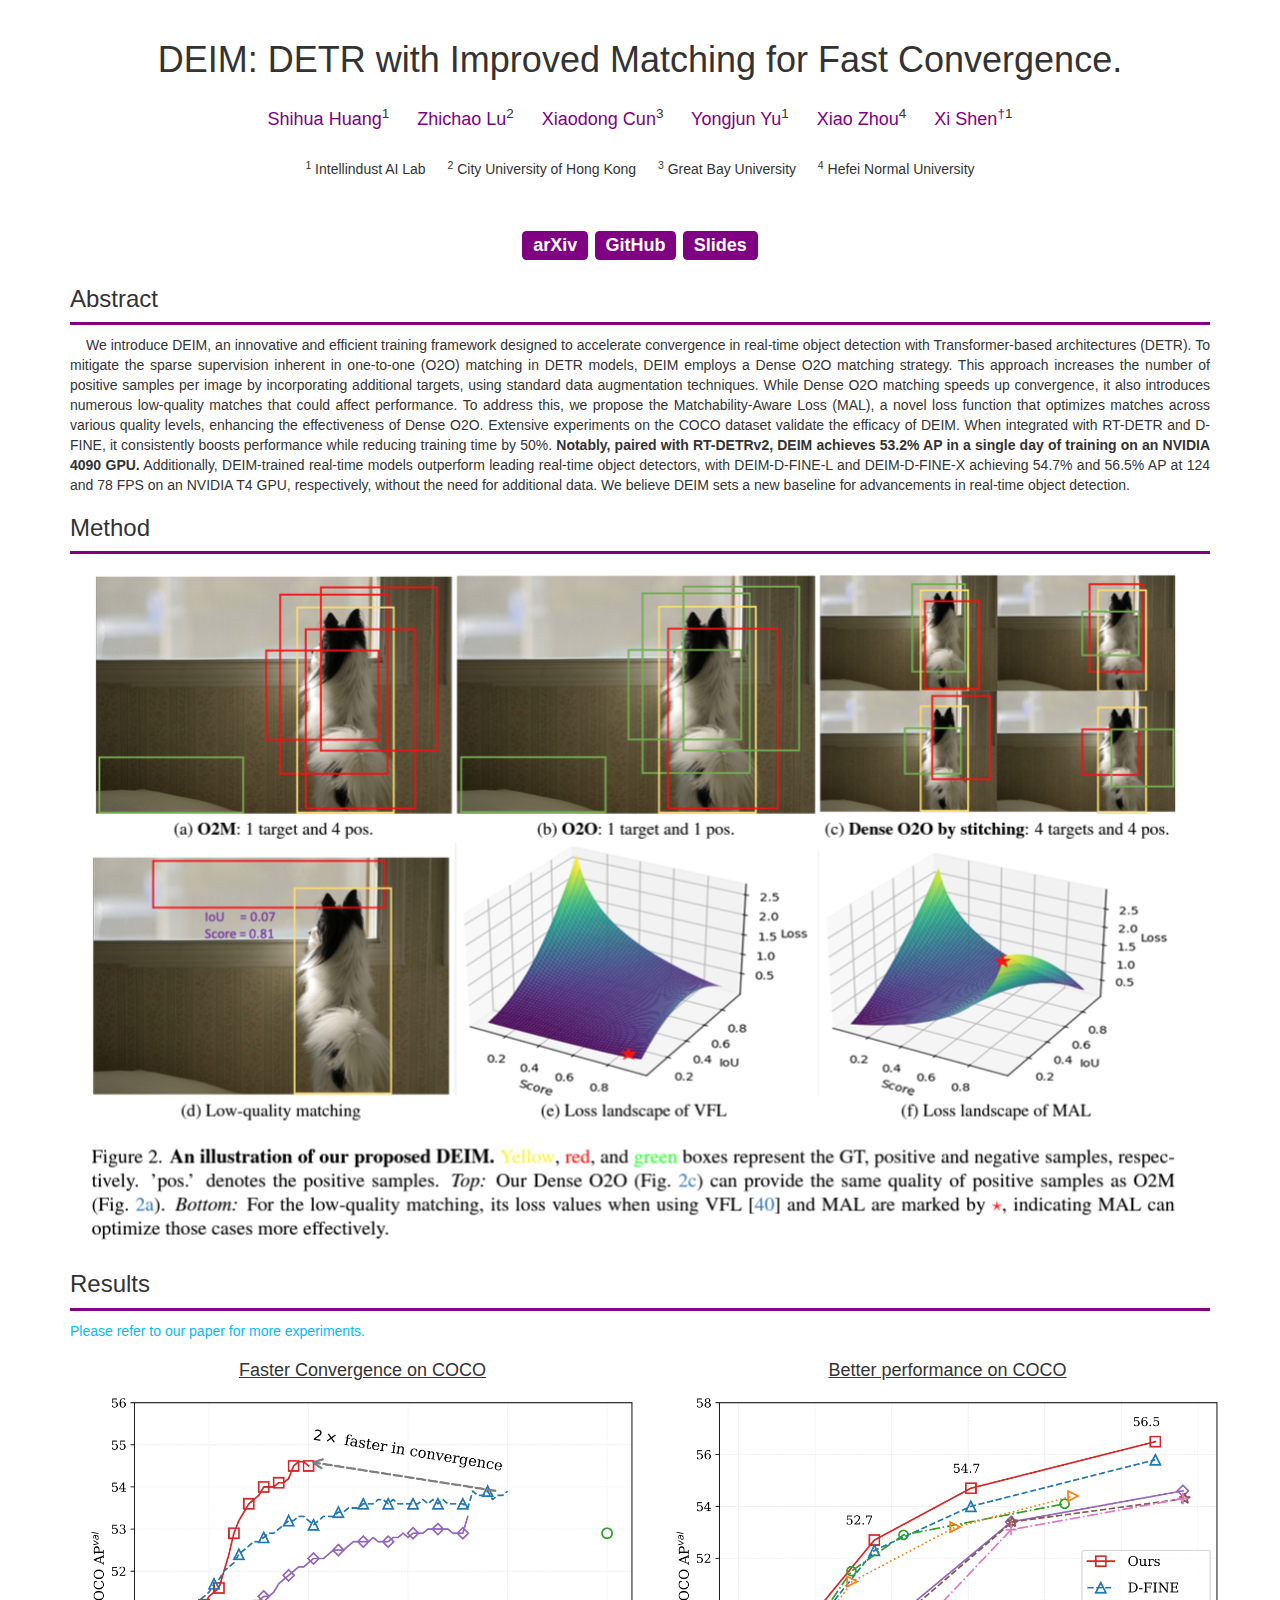
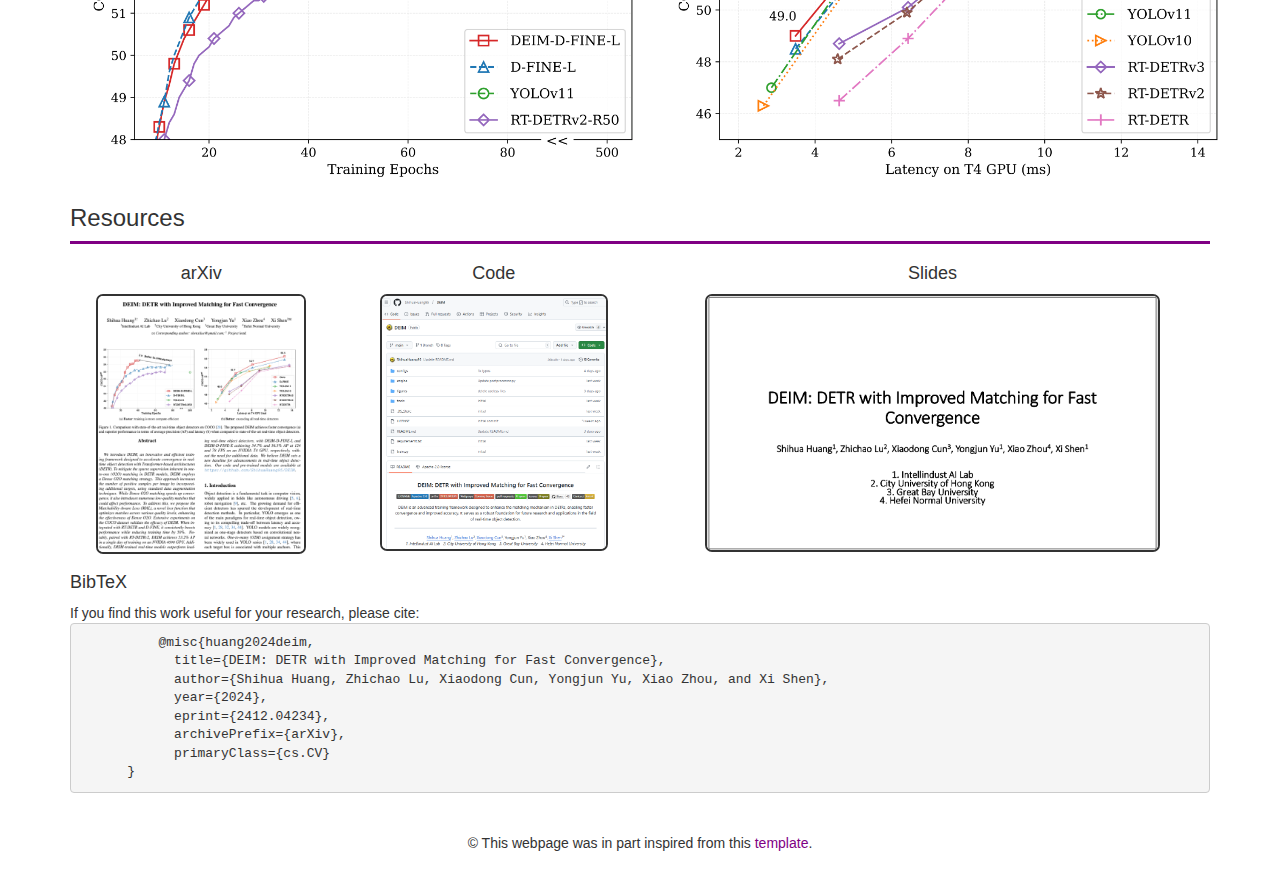
==== DEIM/index.html @ 9a8d71fe "adding DEIM" ====
<!DOCTYPE html>
<html lang="en">
<head>
  <title>DEIM</title>
  <meta name="description" content="DEIM: DETR with Improved Matching for Fast Convergence">
  <meta name="viewport" content="width=device-width, initial-scale=1, user-scalable=yes">
  <meta charset="utf-8">

  <!--Facebook preview-->
  <meta property="og:image" content="https://imagine.enpc.fr/~monniert/DTIClustering/thumbnail.png">
  <meta property="og:image:type" content="image/png">
  <meta property="og:image:width" content="600">
  <meta property="og:image:height" content="400">
  <meta property="og:type" content="website"/>
  <meta property="og:url" content="https://yutingli0606.github.io/HTR-VT/"/>
  <meta property="og:title" content="DEIM"/>
  <meta property="og:description" content="Project page for DEIM: DETR with Improved Matching for Fast Convergence."/>

  <!--Twitter preview-->
  <meta name="twitter:card" content="summary_large_image" />
  <meta name="twitter:title" content="DEIM" />
  <meta name="twitter:description" content="Project page for DEIM: DETR with Improved Matching for Fast Convergence."/>
  <meta name="twitter:image" content="https://imagine.enpc.fr/~monniert/DTIClustering/thumbnail_twitter.png">

  <!--Style-->
  <link rel="stylesheet" href="https://maxcdn.bootstrapcdn.com/bootstrap/3.4.1/css/bootstrap.min.css">
  <link rel="stylesheet" href="https://cdnjs.cloudflare.com/ajax/libs/font-awesome/4.7.0/css/font-awesome.min.css">
  <link href="style.css" rel="stylesheet">
  <script src="https://ajax.googleapis.com/ajax/libs/jquery/3.4.1/jquery.min.js"></script>
  <script src="https://maxcdn.bootstrapcdn.com/bootstrap/3.4.1/js/bootstrap.min.js"></script>

</head>
<body>

<div class="container" style="text-align:center; padding:2rem 15px">
  <div class="row" style="text-align:center">
    <h1>DEIM: DETR with Improved Matching for Fast Convergence.</h1>
  </div>
  <div class="row" style="text-align:center">
    <div class="col-xs-0 col-md-2"></div>
    <div class="col-xs-12 col-md-8">
      <h4>
        <a href="http://www.shihuahuang.cn/"><nobr>Shihua Huang</nobr></a><sup>1</sup> &emsp;
        <a href="https://scholar.google.com/citations?user=tIFWBcQAAAAJ&hl=en"><nobr>Zhichao Lu<sup></sup></nobr></a><sup>2</sup> &emsp;
        <a href="https://vinthony.github.io/academic/"><nobr>Xiaodong Cun<sup></sup></nobr></a><sup>3</sup> &emsp;
        <a href=""><nobr>Yongjun Yu</nobr></a><sup>1</sup> &emsp;
        <a href=""><nobr>Xiao Zhou</nobr></a><sup>4</sup> &emsp;
        <a href="https://xishen0220.github.io/"><nobr>Xi Shen<sup>&dagger;</sup></nobr></a><sup>1</sup> &emsp;

      </h4>
      <sup>1</sup>  Intellindust AI Lab &emsp;
      <sup>2</sup> City University of Hong Kong &emsp;
      <sup>3</sup> Great Bay University &emsp;
      <sup>4</sup> Hefei Normal University
      
    </div>
  </div>
</div>


<div style="display: flex; justify-content: center; align-items: center;">
  <h3 style="text-align:center; padding-top:1rem">
    <a class="label label-info" href="https://arxiv.org/abs/2412.04234">arXiv</a>
    <a class="label label-info" href="https://https://github.com/ShihuaHuang95/DEIM">GitHub</a>
    <a class="label label-info" href="resrc/DEIM-Slides.pdf">Slides</a>
    
  </h3>
</div>

<div class="container">
  <h3>Abstract</h3>
  <hr/>
  <p>
    &nbsp;&nbsp;&nbsp;&nbsp;We introduce DEIM, an innovative and efficient training framework designed to accelerate convergence in real-time object detection with Transformer-based architectures (DETR). 
    To mitigate the sparse supervision inherent in one-to-one (O2O) matching in DETR models, DEIM employs a Dense O2O matching strategy. This approach increases the number of positive samples per image by incorporating additional targets, using standard data augmentation techniques. 
    While Dense O2O matching speeds up convergence, it also introduces numerous low-quality matches that could affect performance. To address this, we propose the Matchability-Aware Loss (MAL), a novel loss function that optimizes matches across various quality levels, enhancing the effectiveness of Dense O2O. 
    Extensive experiments on the COCO dataset validate the efficacy of DEIM. When integrated with RT-DETR and D-FINE, it consistently boosts performance while reducing training time by 50%. <strong>Notably, paired with RT-DETRv2, DEIM achieves 53.2% AP in a single day of training on an NVIDIA 4090 GPU.</strong> 
    Additionally, DEIM-trained real-time models outperform leading real-time object detectors, with DEIM-D-FINE-L and DEIM-D-FINE-X achieving 54.7% and 56.5% AP at 124 and 78 FPS on an NVIDIA T4 GPU, respectively, without the need for additional data. We believe DEIM sets a new baseline for advancements in real-time object detection.
  </p>

  <h3>Method</h3>
  <hr/>
  <div class="row" style="text-align: center; padding-left:1rem; padding-right:1rem; padding-bottom:1rem;">
    <img src="resrc/DEIM.png" alt="DEIM.jpg" class="text-center" style="width: 120%; max-width: 1100px;">
  </div>

  <h3>Results</h3>
  <hr/>
  <p><font color=#00BBFF>Please refer to our paper for more experiments.</font></p>

  <div class="container">
    <div class="row text-center">
      <div class="col-xs-6">
        <h4><u>Faster Convergence on COCO</u></h4>
      </div>
      <div class="col-xs-6">
        <h4><u>Better performance on COCO</u></h4>
      </div>
      
    </div>
    <div class="row text-center">
      <div class="col-xs-6">
        <img src="resrc/teaser_a.png" alt="clothing1m.jpg" class="img-responsive" style="width: 100%; max-width: 900px">
      </div>
      <div class="col-xs-6">
        <img src="resrc/teaser_b.png" alt="clothing1m.jpg" class="img-responsive" style="width: 100%; max-width: 900px">
      </div>
      
    </div>
  </div>





  <h3>Resources</h3>
  <hr/>
  <div class="row" style="text-align: center">
    <div class="col-xs-0 col-lg-0"></div>
    
    <div class="col-xs-3 col-lg-3">
      <h4>arXiv</h4>
      <a href="https://arxiv.org/pdf/2409.08573" style="color:inherit;">
        <img src="resrc/arxiv.png" alt="github_repo.jpg" class="text-center"
             style="max-width:80%; border:0.15em solid;border-radius:0.5em;"></a>
    </div>
    <div class="col-xs-3 col-lg-3">
      <h4>Code</h4>
      <a href="https://github.com/YutingLi0606/HTR-VT" style="color:inherit;">
        <img src="resrc/github.png" alt="github_repo.jpg" class="text-center"
             style="max-width:87%; border:0.15em solid;border-radius:0.5em;"></a>
    </div>
    <div class="col-xs-6 col-lg-6">
      <h4>Slides</h4>
      <a href="resrc/DEIM-Slides.pdf" style="color:inherit;">
        <img src="resrc/slides.png" alt="github_repo.jpg" class="text-center"
             style="max-width:82%; border:0.15em solid;border-radius:0.5em;"></a>
    </div>
    <div class="col-xs-0 col-lg-0"></div>
  </div>
    <h4 style="padding-top:0.5em">BibTeX</h4>
    If you find this work useful for your research, please cite:
    <div class="card">
      <div class="card-block">
        <pre class="card-text clickselect">
          @misc{huang2024deim,
            title={DEIM: DETR with Improved Matching for Fast Convergence},
            author={Shihua Huang, Zhichao Lu, Xiaodong Cun, Yongjun Yu, Xiao Zhou, and Xi Shen},
            year={2024},
            eprint={2412.04234},
            archivePrefix={arXiv},
            primaryClass={cs.CV}
      }</pre>
      </div>
    </div>

</div>

<div class="container" style="padding-top:3rem; padding-bottom:3rem">
  <p style="text-align:center">
  &#169; This webpage was in part inspired from this
  <a href="https://github.com/monniert/project-webpage">template</a>.
  </p>
</div>

</body>
</html>
---- DEIM/style.css ----
h1 {
	margin-bottom: 2rem;
}


a {
	color: #800084;
}

a:hover {
  color: #cb5920;
  text-decoration: none;
}

hr {
  margin-top: 1rem;
  margin-bottom: 1rem;
  border: 0;
  border-top: 3px solid #800084;
}

p {
  text-align: justify;
}

td {
  font-size: 5px;
  padding: 2px;
  text-align: center;
}

table {
  border-collapse: collapse;
  margin-bottom: 1.3em;
  width:80%;
}

.current_tab{font-weight: bold;}

.subdued_text{
  color: #999999;
  margin: 0px 1em 1em 0px;
}

.blank{
  height: 2em;
  clear: both;
}

.label-info {
  background-color: #800084;
}

.label-info[href]:hover {
  background-color: #cb5920;
}
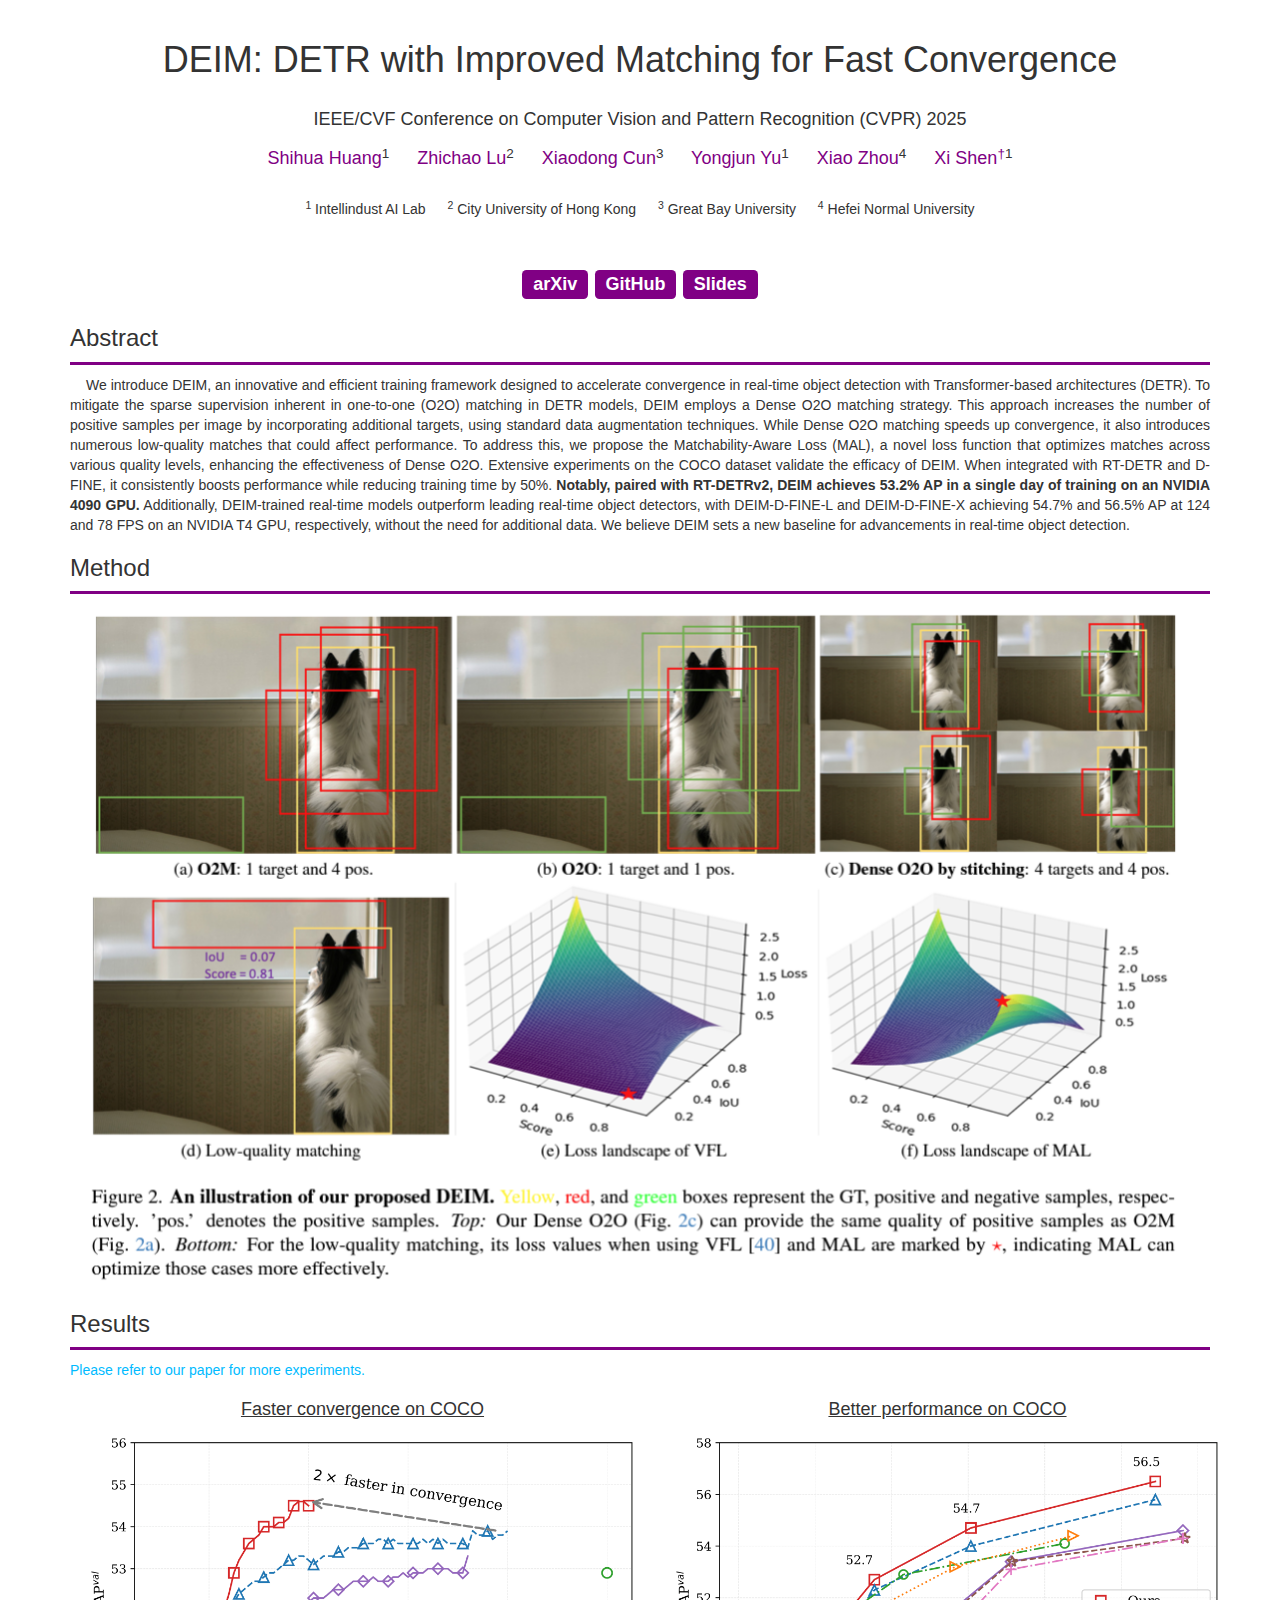
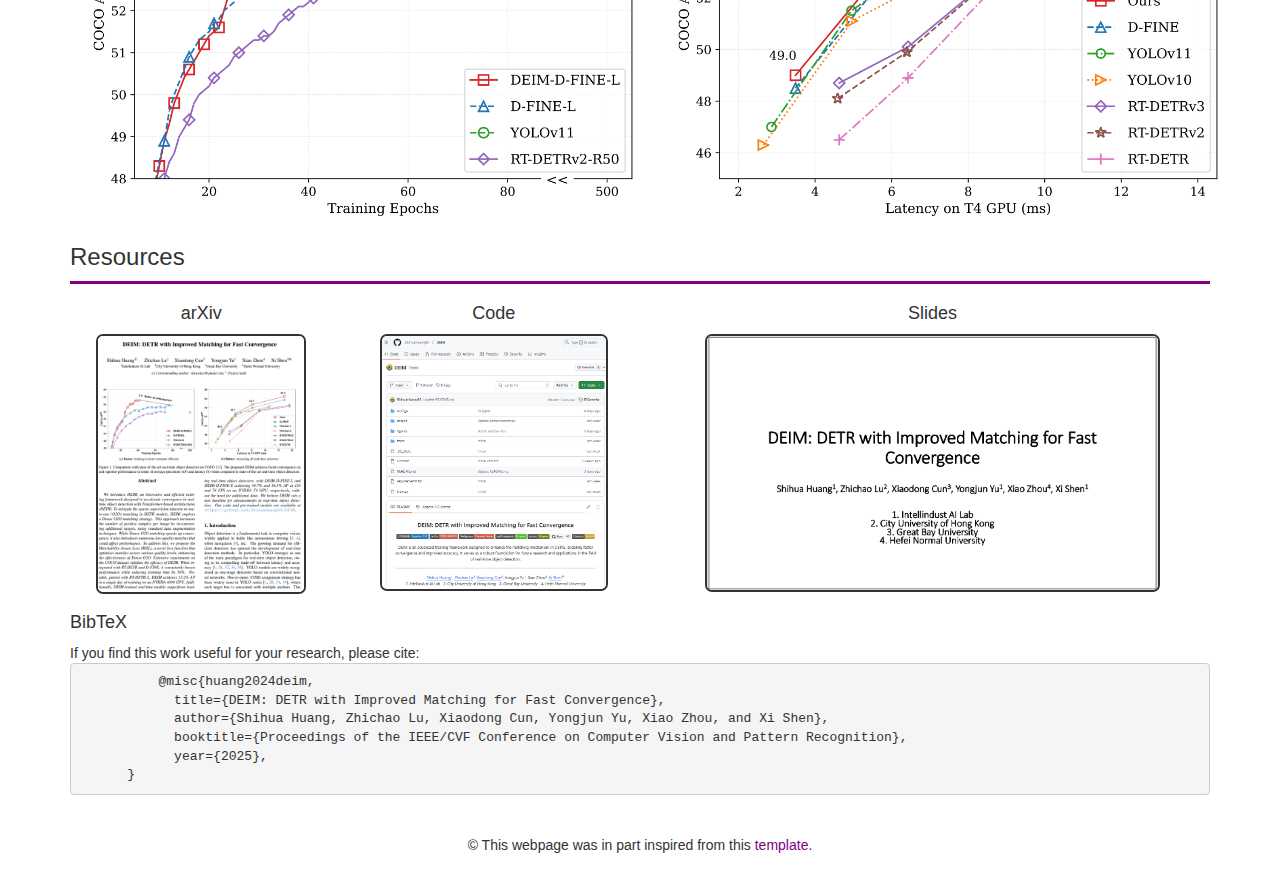
==== commit c840a775: "CVPR2025 updated" ====
--- a/DEIM/index.html
+++ b/DEIM/index.html
@@ -12,7 +12,7 @@
   <meta property="og:image:width" content="600">
   <meta property="og:image:height" content="400">
   <meta property="og:type" content="website"/>
-  <meta property="og:url" content="https://yutingli0606.github.io/HTR-VT/"/>
+  <meta property="og:url" content="https://www.shihuahuang.cn/DEIM/"/>
   <meta property="og:title" content="DEIM"/>
   <meta property="og:description" content="Project page for DEIM: DETR with Improved Matching for Fast Convergence."/>
 
@@ -34,7 +34,11 @@
 
 <div class="container" style="text-align:center; padding:2rem 15px">
   <div class="row" style="text-align:center">
-    <h1>DEIM: DETR with Improved Matching for Fast Convergence.</h1>
+    <h1>DEIM: DETR with Improved Matching for Fast Convergence</h1>
+  </div>
+  <div class="row" style="text-align:center">
+    <h4>IEEE/CVF Conference on Computer Vision and Pattern Recognition (CVPR) 2025
+    </h4>
   </div>
   <div class="row" style="text-align:center">
     <div class="col-xs-0 col-md-2"></div>
@@ -61,7 +65,7 @@
 <div style="display: flex; justify-content: center; align-items: center;">
   <h3 style="text-align:center; padding-top:1rem">
     <a class="label label-info" href="https://arxiv.org/abs/2412.04234">arXiv</a>
-    <a class="label label-info" href="https://https://github.com/ShihuaHuang95/DEIM">GitHub</a>
+    <a class="label label-info" href="https://github.com/ShihuaHuang95/DEIM">GitHub</a>
     <a class="label label-info" href="resrc/DEIM-Slides.pdf">Slides</a>
     
   </h3>
@@ -91,7 +95,7 @@
   <div class="container">
     <div class="row text-center">
       <div class="col-xs-6">
-        <h4><u>Faster Convergence on COCO</u></h4>
+        <h4><u>Faster convergence on COCO</u></h4>
       </div>
       <div class="col-xs-6">
         <h4><u>Better performance on COCO</u></h4>
@@ -120,13 +124,13 @@
     
     <div class="col-xs-3 col-lg-3">
       <h4>arXiv</h4>
-      <a href="https://arxiv.org/pdf/2409.08573" style="color:inherit;">
+      <a href="https://arxiv.org/abs/2412.04234" style="color:inherit;">
         <img src="resrc/arxiv.png" alt="github_repo.jpg" class="text-center"
              style="max-width:80%; border:0.15em solid;border-radius:0.5em;"></a>
     </div>
     <div class="col-xs-3 col-lg-3">
       <h4>Code</h4>
-      <a href="https://github.com/YutingLi0606/HTR-VT" style="color:inherit;">
+      <a href="https://github.com/ShihuaHuang95/DEIM" style="color:inherit;">
         <img src="resrc/github.png" alt="github_repo.jpg" class="text-center"
              style="max-width:87%; border:0.15em solid;border-radius:0.5em;"></a>
     </div>
@@ -146,10 +150,8 @@
           @misc{huang2024deim,
             title={DEIM: DETR with Improved Matching for Fast Convergence},
             author={Shihua Huang, Zhichao Lu, Xiaodong Cun, Yongjun Yu, Xiao Zhou, and Xi Shen},
-            year={2024},
-            eprint={2412.04234},
-            archivePrefix={arXiv},
-            primaryClass={cs.CV}
+            booktitle={Proceedings of the IEEE/CVF Conference on Computer Vision and Pattern Recognition},
+            year={2025},
       }</pre>
       </div>
     </div>
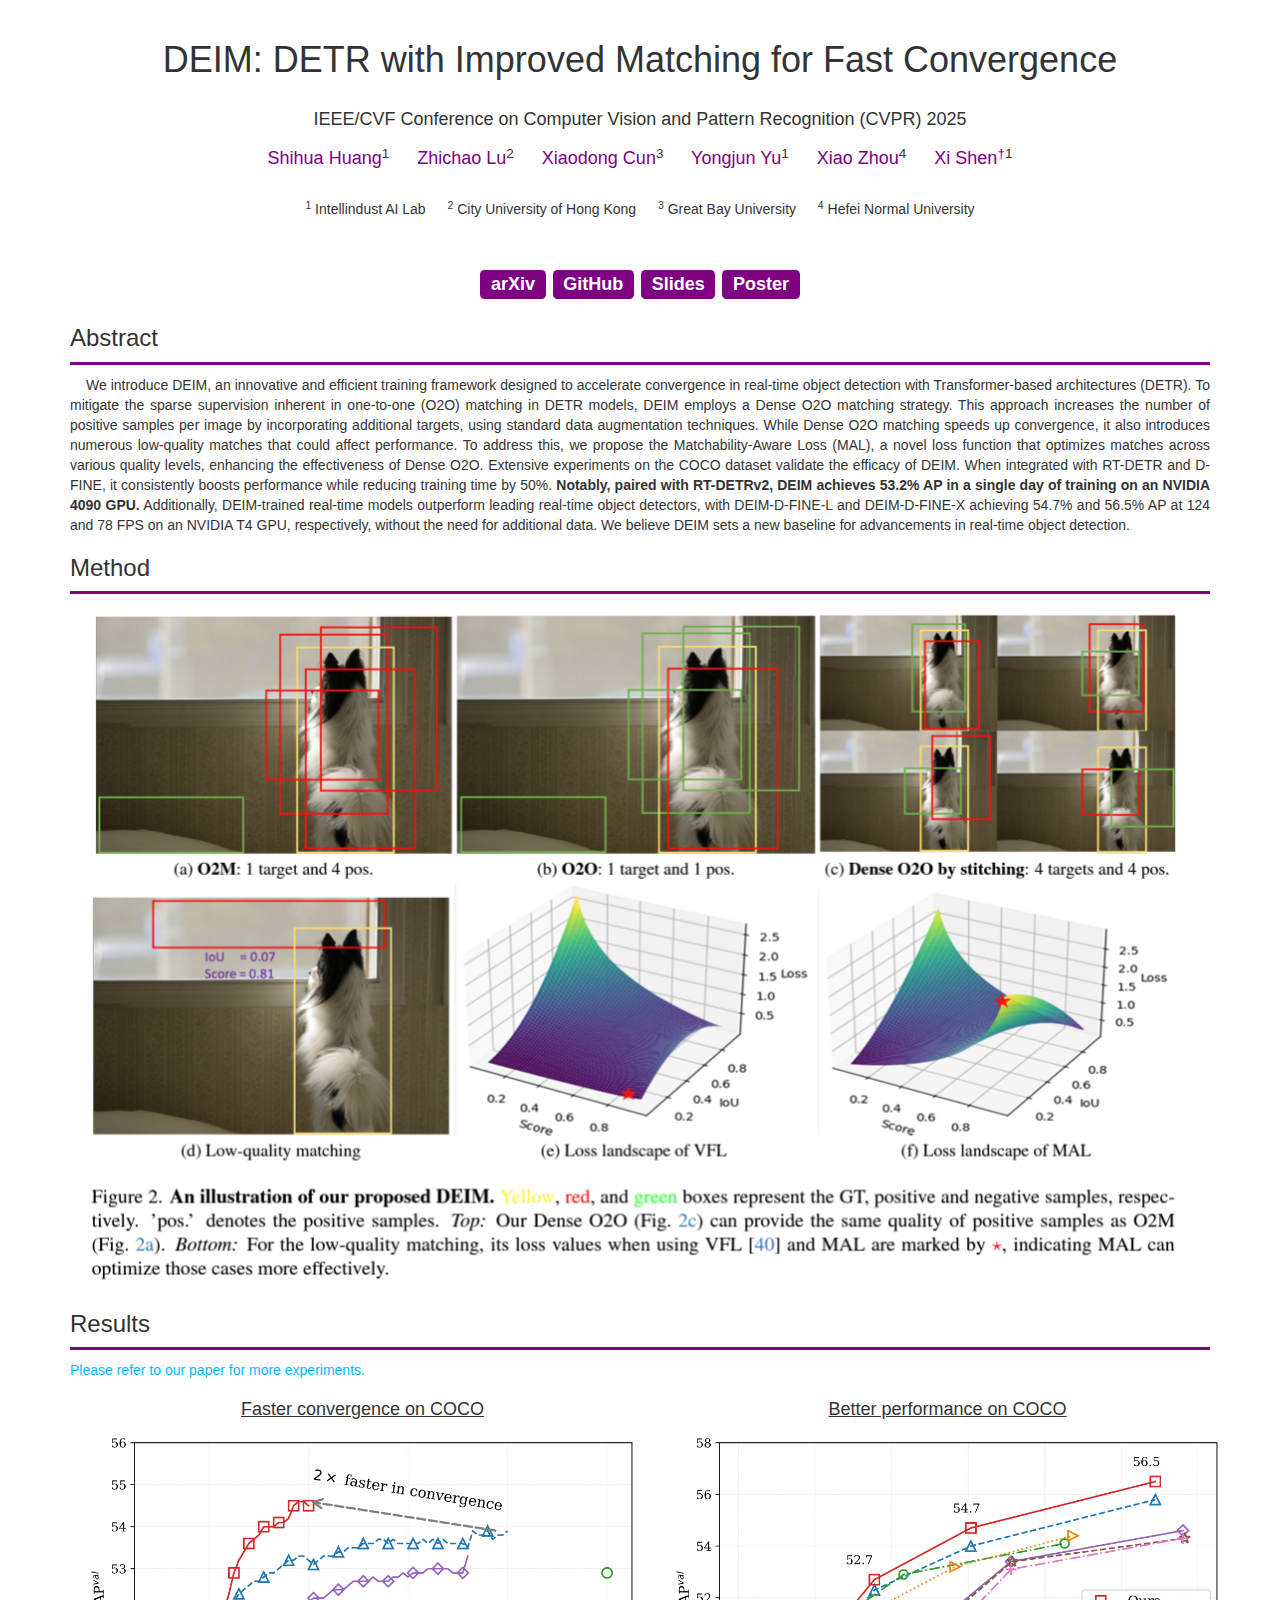
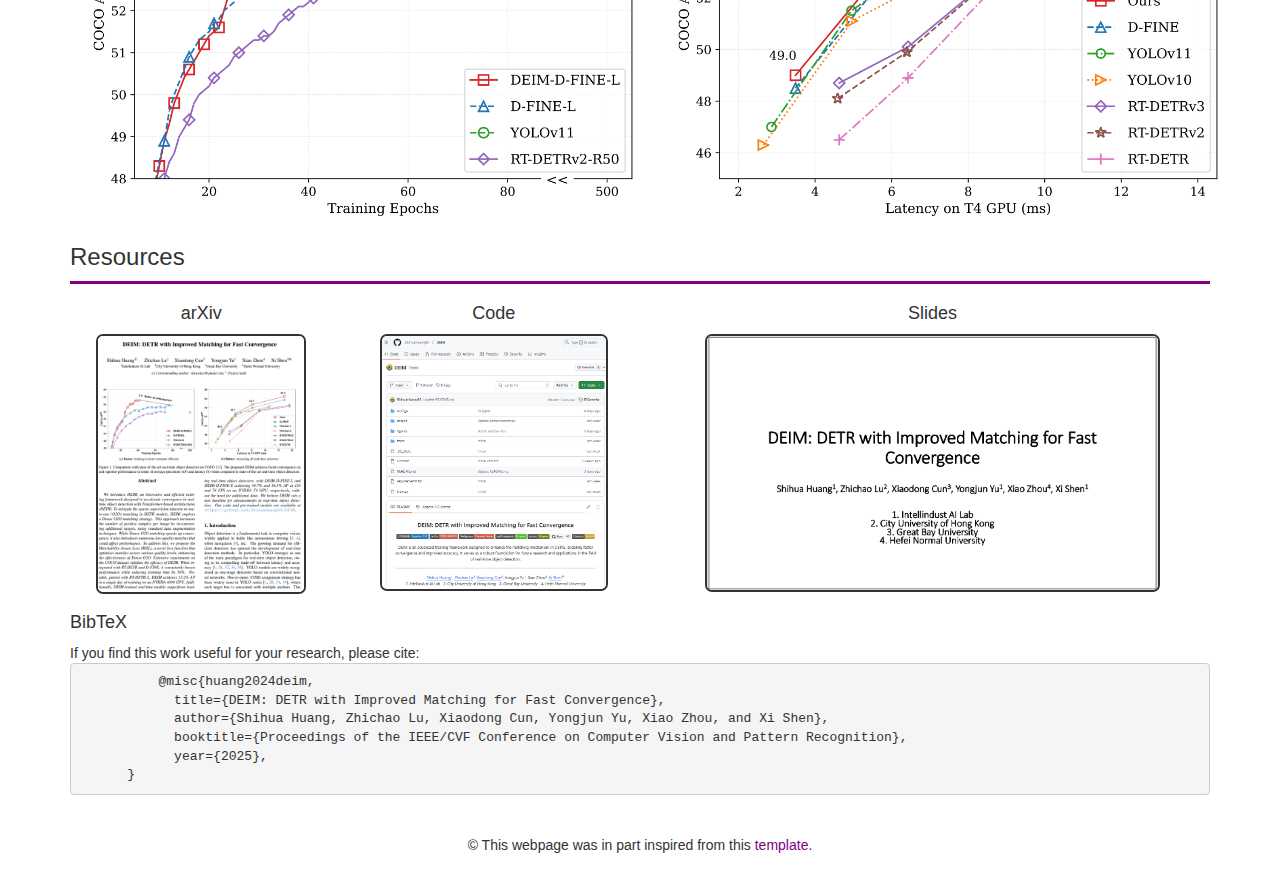
==== commit 6ab22e12: "uploaded poster" ====
--- a/DEIM/index.html
+++ b/DEIM/index.html
@@ -67,6 +67,7 @@
     <a class="label label-info" href="https://arxiv.org/abs/2412.04234">arXiv</a>
     <a class="label label-info" href="https://github.com/ShihuaHuang95/DEIM">GitHub</a>
     <a class="label label-info" href="resrc/DEIM-Slides.pdf">Slides</a>
+    <a class="label label-info" href="resrc/CVPR2025_DEIM_poster.pdf">Poster</a>
     
   </h3>
 </div>
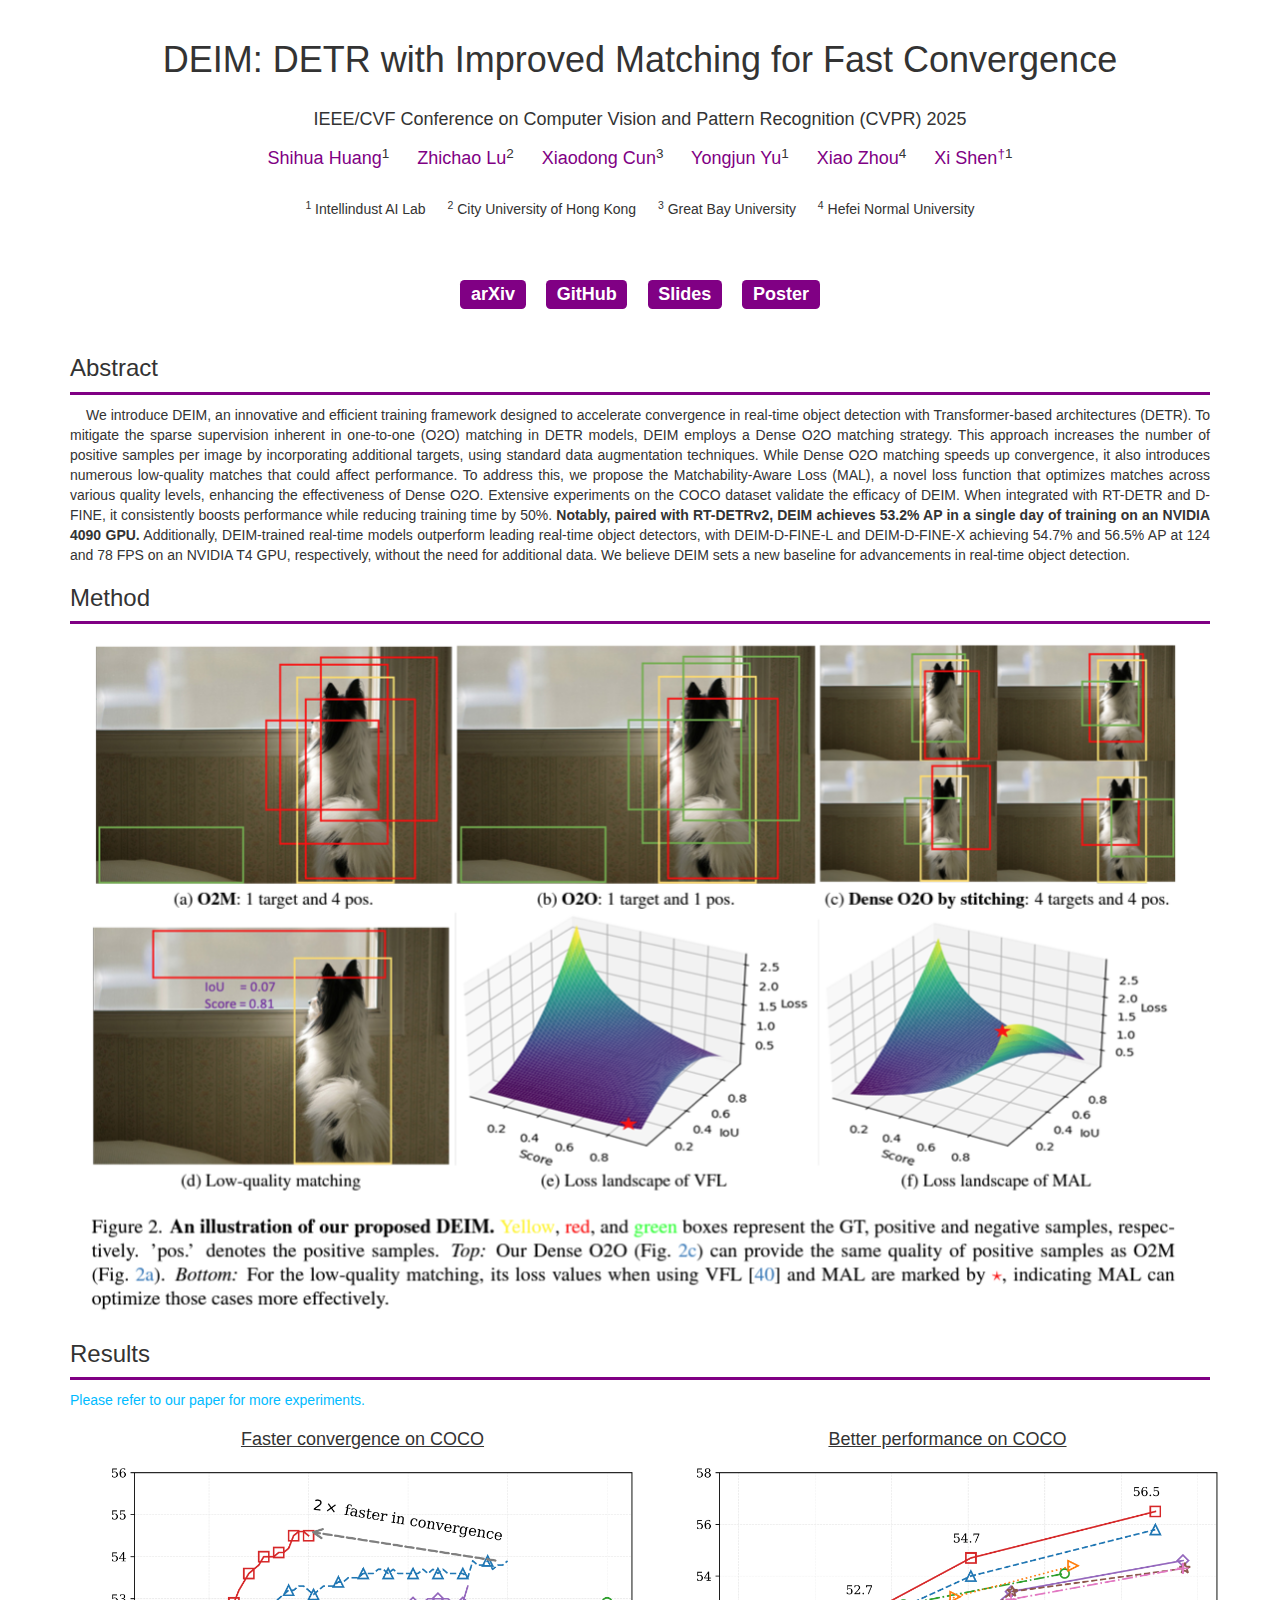
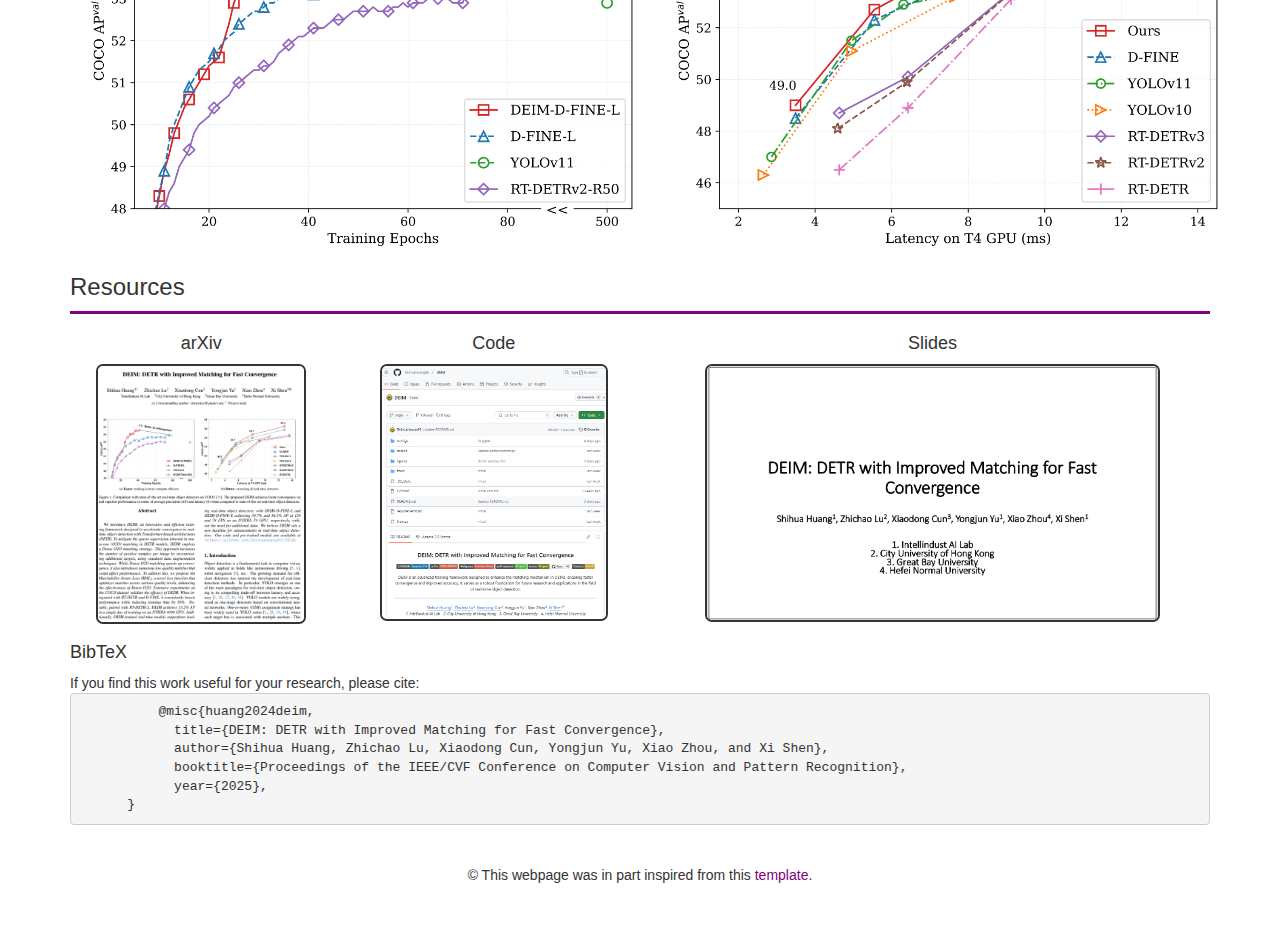
==== commit 1fb6d66f: "Update index.html" ====
--- a/DEIM/index.html
+++ b/DEIM/index.html
@@ -62,7 +62,7 @@
 </div>
 
 
-<div style="display: flex; justify-content: center; align-items: center;">
+<!-- <div style="display: flex; justify-content: center; align-items: center;">
   <h3 style="text-align:center; padding-top:1rem">
     <a class="label label-info" href="https://arxiv.org/abs/2412.04234">arXiv</a>
     <a class="label label-info" href="https://github.com/ShihuaHuang95/DEIM">GitHub</a>
@@ -70,6 +70,28 @@
     <a class="label label-info" href="resrc/CVPR2025_DEIM_poster.pdf">Poster</a>
     
   </h3>
+</div> -->
+<!-- <div class="container text-center">
+  <h3 style="padding-top:1rem">
+    <a class="label label-info" href="https://arxiv.org/abs/2412.04234">arXiv</a>
+    <a class="label label-info" href="https://github.com/ShihuaHuang95/DEIM">GitHub</a>
+    <a class="label label-info" href="resrc/DEIM-Slides.pdf">Slides</a>
+    <a class="label label-info" href="resrc/CVPR2025_DEIM_poster.pdf">Poster</a>
+  </h3>
+</div> -->
+
+<div class="row" style="margin-top:20px; margin-bottom:20px;">
+  <div class="col-md-12 text-center">
+    <h3>
+      <a class="label label-info" href="https://arxiv.org/abs/2412.04234">arXiv</a>
+      &nbsp;
+      <a class="label label-info" href="https://github.com/ShihuaHuang95/DEIM">GitHub</a>
+      &nbsp;
+      <a class="label label-info" href="resrc/DEIM-Slides.pdf">Slides</a>
+      &nbsp;
+      <a class="label label-info" href="resrc/CVPR2025_DEIM_poster.pdf">Poster</a>
+    </h3>
+  </div>
 </div>
 
 <div class="container">
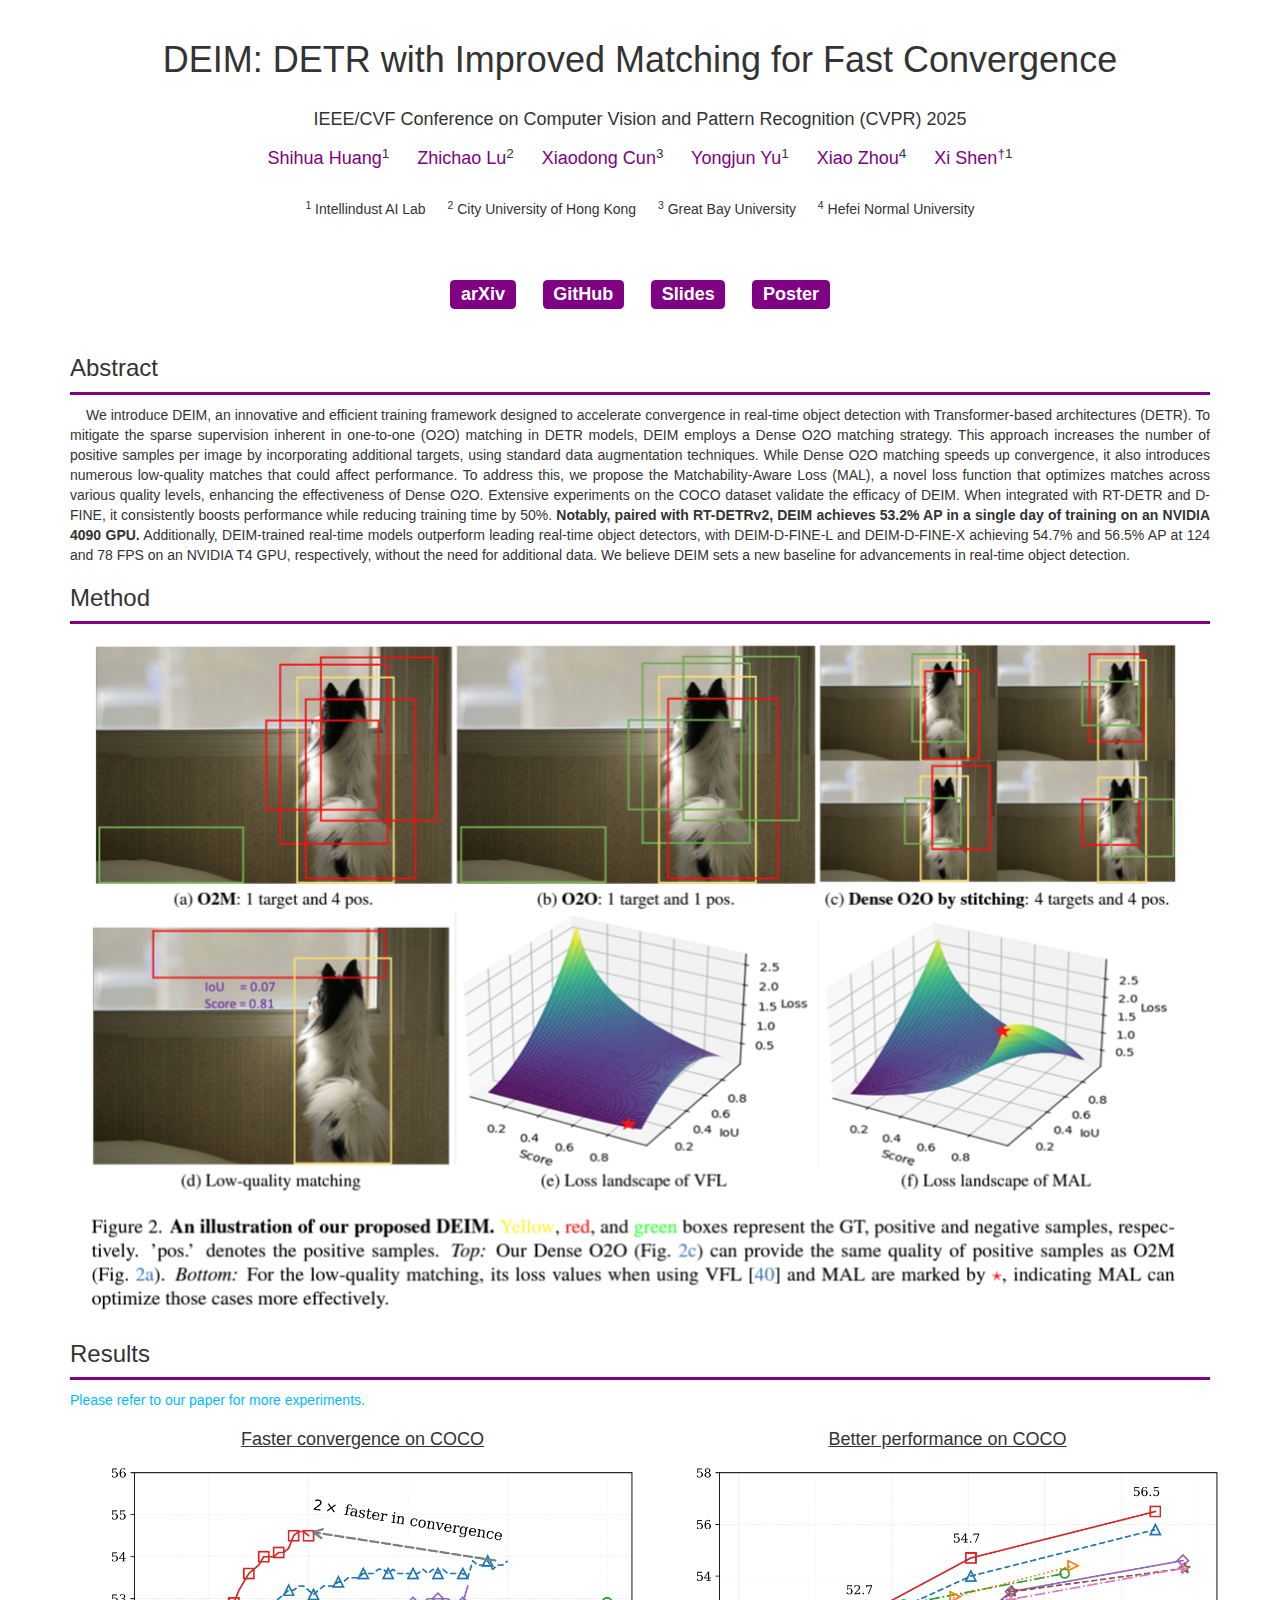
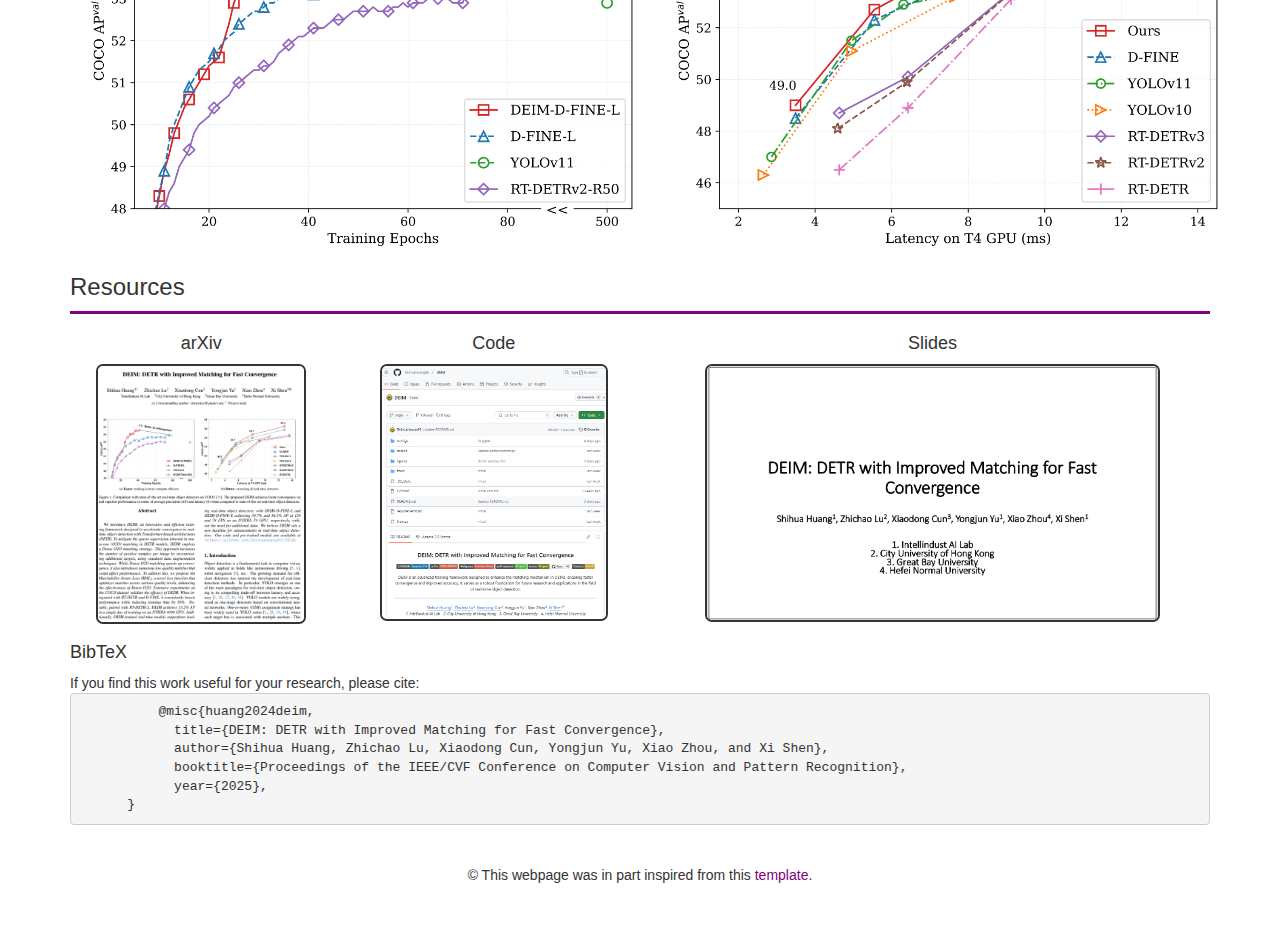
==== commit fe7bbbc4: "revise" ====
--- a/DEIM/index.html
+++ b/DEIM/index.html
@@ -80,17 +80,19 @@
   </h3>
 </div> -->
 
-<div class="row" style="margin-top:20px; margin-bottom:20px;">
-  <div class="col-md-12 text-center">
-    <h3>
-      <a class="label label-info" href="https://arxiv.org/abs/2412.04234">arXiv</a>
-      &nbsp;
-      <a class="label label-info" href="https://github.com/ShihuaHuang95/DEIM">GitHub</a>
-      &nbsp;
-      <a class="label label-info" href="resrc/DEIM-Slides.pdf">Slides</a>
-      &nbsp;
-      <a class="label label-info" href="resrc/CVPR2025_DEIM_poster.pdf">Poster</a>
-    </h3>
+<div class="container">
+  <div class="row">
+    <div class="col-md-12" style="text-align:center; margin-top:20px; margin-bottom:20px;">
+      <h3>
+        <span class="label label-info"><a href="https://arxiv.org/abs/2412.04234" style="color:white;">arXiv</a></span>
+        &nbsp;&nbsp;
+        <span class="label label-info"><a href="https://github.com/ShihuaHuang95/DEIM" style="color:white;">GitHub</a></span>
+        &nbsp;&nbsp;
+        <span class="label label-info"><a href="resrc/DEIM-Slides.pdf" style="color:white;">Slides</a></span>
+        &nbsp;&nbsp;
+        <span class="label label-info"><a href="resrc/CVPR2025_DEIM_poster.pdf" style="color:white;">Poster</a></span>
+      </h3>
+    </div>
   </div>
 </div>
 
